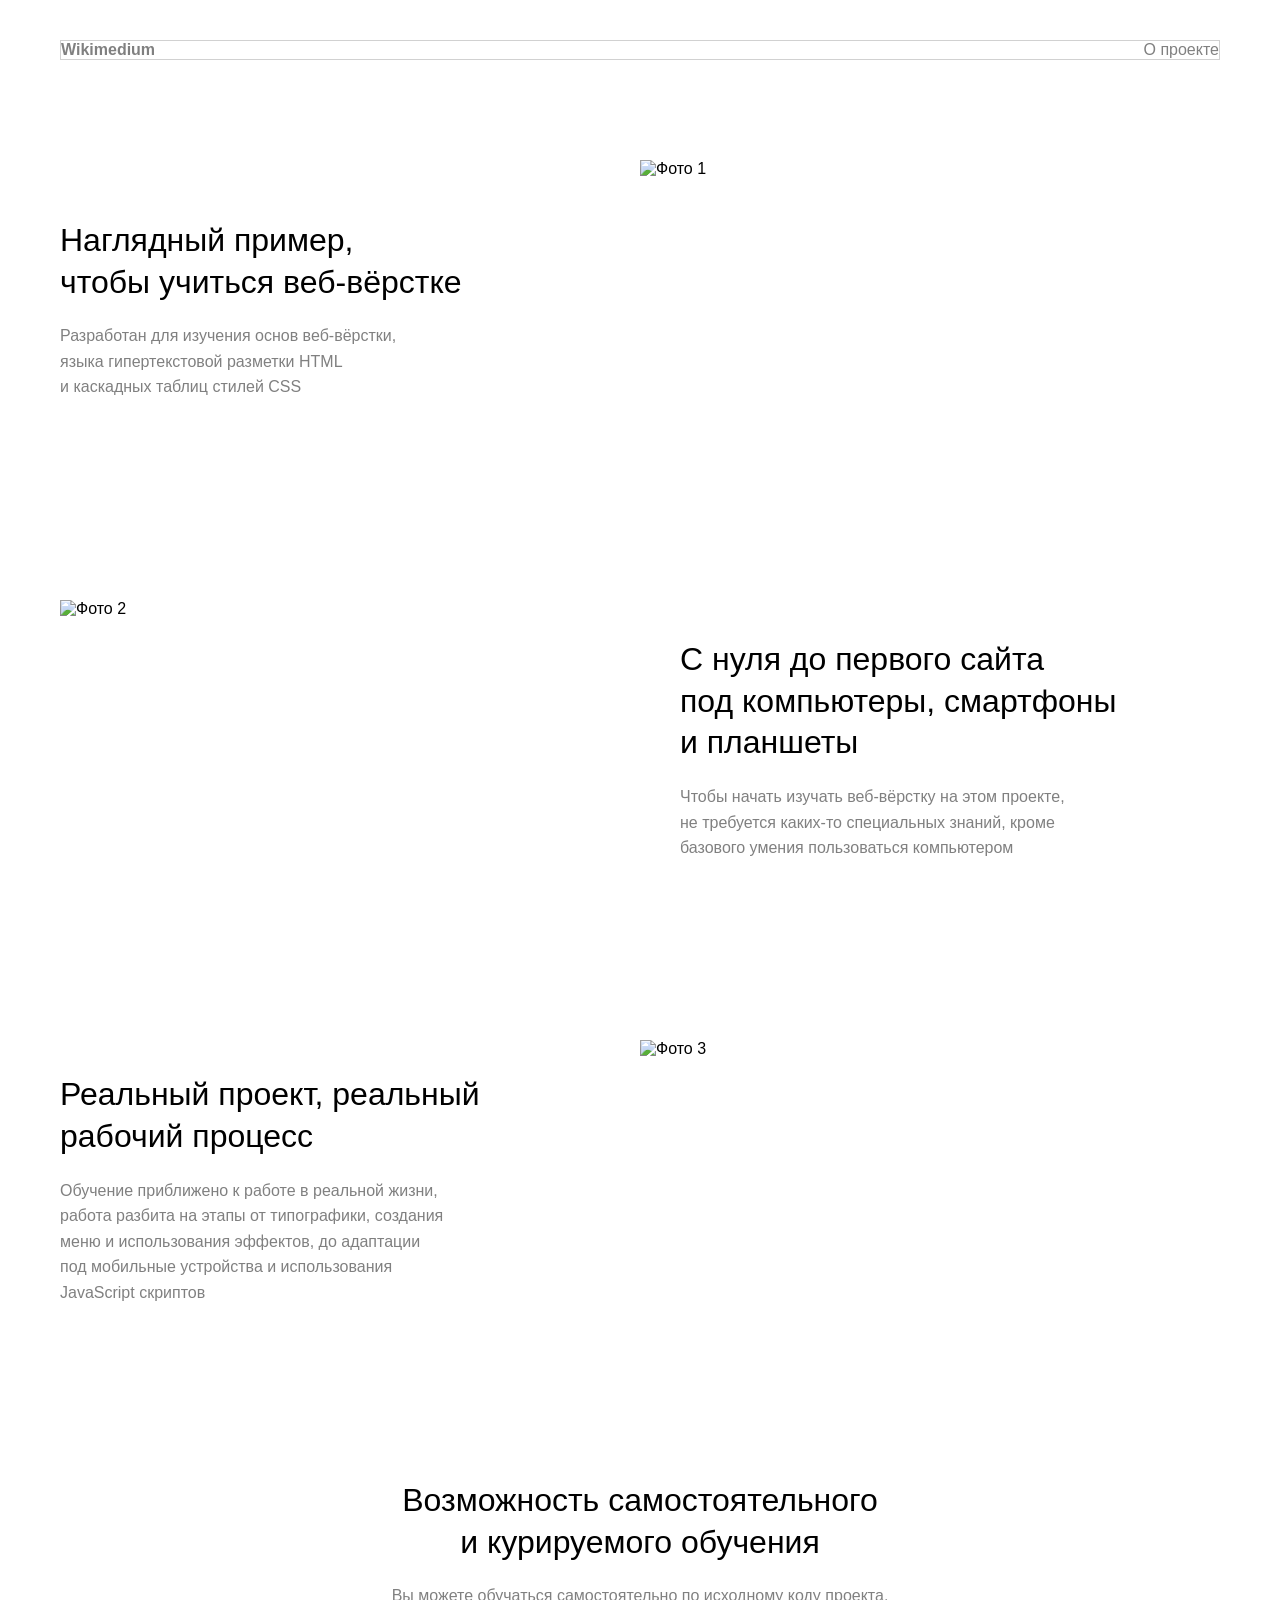
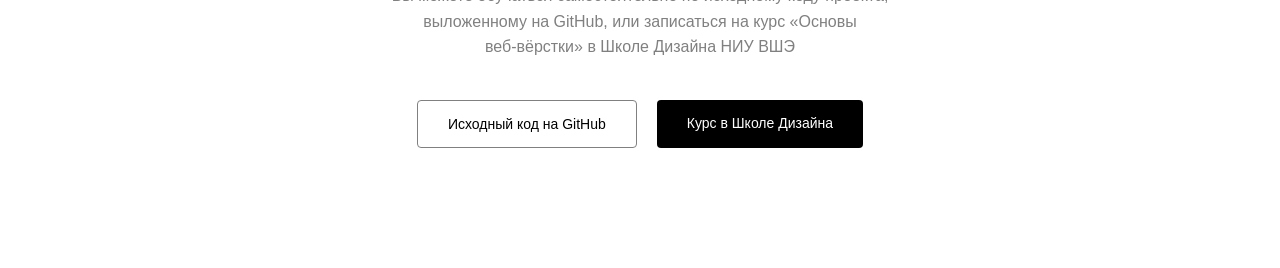
==== index.html @ 25ac3c68 "Rename index3.html to index.html" ====
<!doctype html>
<html lang="en">
  <head>
    <meta charset="UTF-8" />
    <meta name="viewport" content="width=device-width, initial-scale=1.0" />
    <link rel="stylesheet" href="style.css" />
    <title>site</title>
  </head>
  <body>


<div class="nav-bar">
      <a href="#" class="logo"></span> Wikimedium</a>
      <a href="#" class="nav-link">О проекте</a>
    </div>

<div class="row">
      <div class="hero">
        <h1>Наглядный пример,<br>чтобы учиться веб-вёрстке</h1>
        <h2>Разработан для изучения основ веб-вёрстки,<br>
            языка гипертекстовой разметки HTML<br>
            и каскадных таблиц стилей CSS</h2>
      </div>
      <img id="one" src="C:\Users\Admin\Pictures\html\about1.png" alt="Фото 1" />
    </div>

 <div class="row">
      <img src="C:\Users\Admin\Pictures\html\about2.png" alt="Фото 2" />
      <div class="hero">
        <h1>С нуля до первого сайта<br>
            под компьютеры, смартфоны<br>
            и планшеты</h1>
        <h2>Чтобы начать изучать веб-вёрстку на этом проекте,<br>
            не требуется каких-то специальных знаний, кроме<br>
            базового умения пользоваться компьютером</h2>
      </div>
    </div>


<div class="row">
      <div class="hero">
        <h1>Реальный проект, реальный<br>
            рабочий процесс</h1>
        <h2>Обучение приближено к работе в реальной жизни,<br>
            работа разбита на этапы от типографики, создания<br>
            меню и использования эффектов, до адаптации<br>под мобильные устройства и использования<br>
            JavaScript скриптов</h2>
      </div>
      <img id="one"src="C:\Users\Admin\Pictures\html\about3.png" alt="Фото 3" />
    </div>




 <footer class="footer">
      <div class="enemy">
        <h1>Возможность самостоятельного<br>
            и курируемого обучения</h1>
        <h2>Вы можете обучаться самостоятельно по исходному коду проекта,<br>
            выложенному на GitHub, или записаться на курс «Основы<br>веб-вёрстки» в Школе Дизайна НИУ ВШЭ</h2>
      </div>

      <div class="tags">
         <a href="#" class="tag1">Исходный код на GitHub</a>
         <a href="#" class="tag2">Курс в Школе Дизайна</a>
      </div>
    </footer>


</body>
</html>
---- style.css ----
* {
        margin: 0;
        padding: 0;
        box-sizing: border-box;
        font-family: Arial, Helvetica, sans-serif;
      }
      body {
        max-width: 1200px;
        margin: 0 auto;
        padding: 40px 20px;
        color: black;
      }
      .nav-bar {
        display: flex;
        justify-content: space-between;
        margin-bottom: 100px;
        border: 1px solid #d1d1d1;
      }
      .nav-bar a {
        text-decoration: none;
        color: grey;
      }
      .logo {
        color: black;
        font-weight: bold;
      }
      .row {
        display: flex;
        align-items: center;
        justify-content: space-between;
        gap: 40px;
        margin-bottom: 140px;
      }
      .hero { flex: 1; }
      .row img { 
        width: 50%; 
        background: white; 
        min-height: 300px;
        object-fit: cover;
        

      }
#one {
     object-position: 200px;
}
      h1 {
        font-size: 32px;
        font-weight: normal; 
        line-height: 1.3;
        margin-bottom: 20px;
      }
      h2 {
        font-size: 16px;
        font-weight: normal; 
        color: grey;
        line-height: 1.6;
      }
      .footer {
        text-align: center;
        margin-top: 50px;
        margin-bottom: 80px;
      }
      .tags {
        display: flex;
        justify-content: center;
        gap: 20px;
        margin-top: 40px;
      }
      .tags a {
        text-decoration: none;
        padding: 15px 30px;
        font-size: 14px;
        border-radius: 4px;
      }
      .tag1 {
        border: 1px solid gray;
        color: black;
      }
      .tag2 {
        background-color: black;
        color: white;
      }
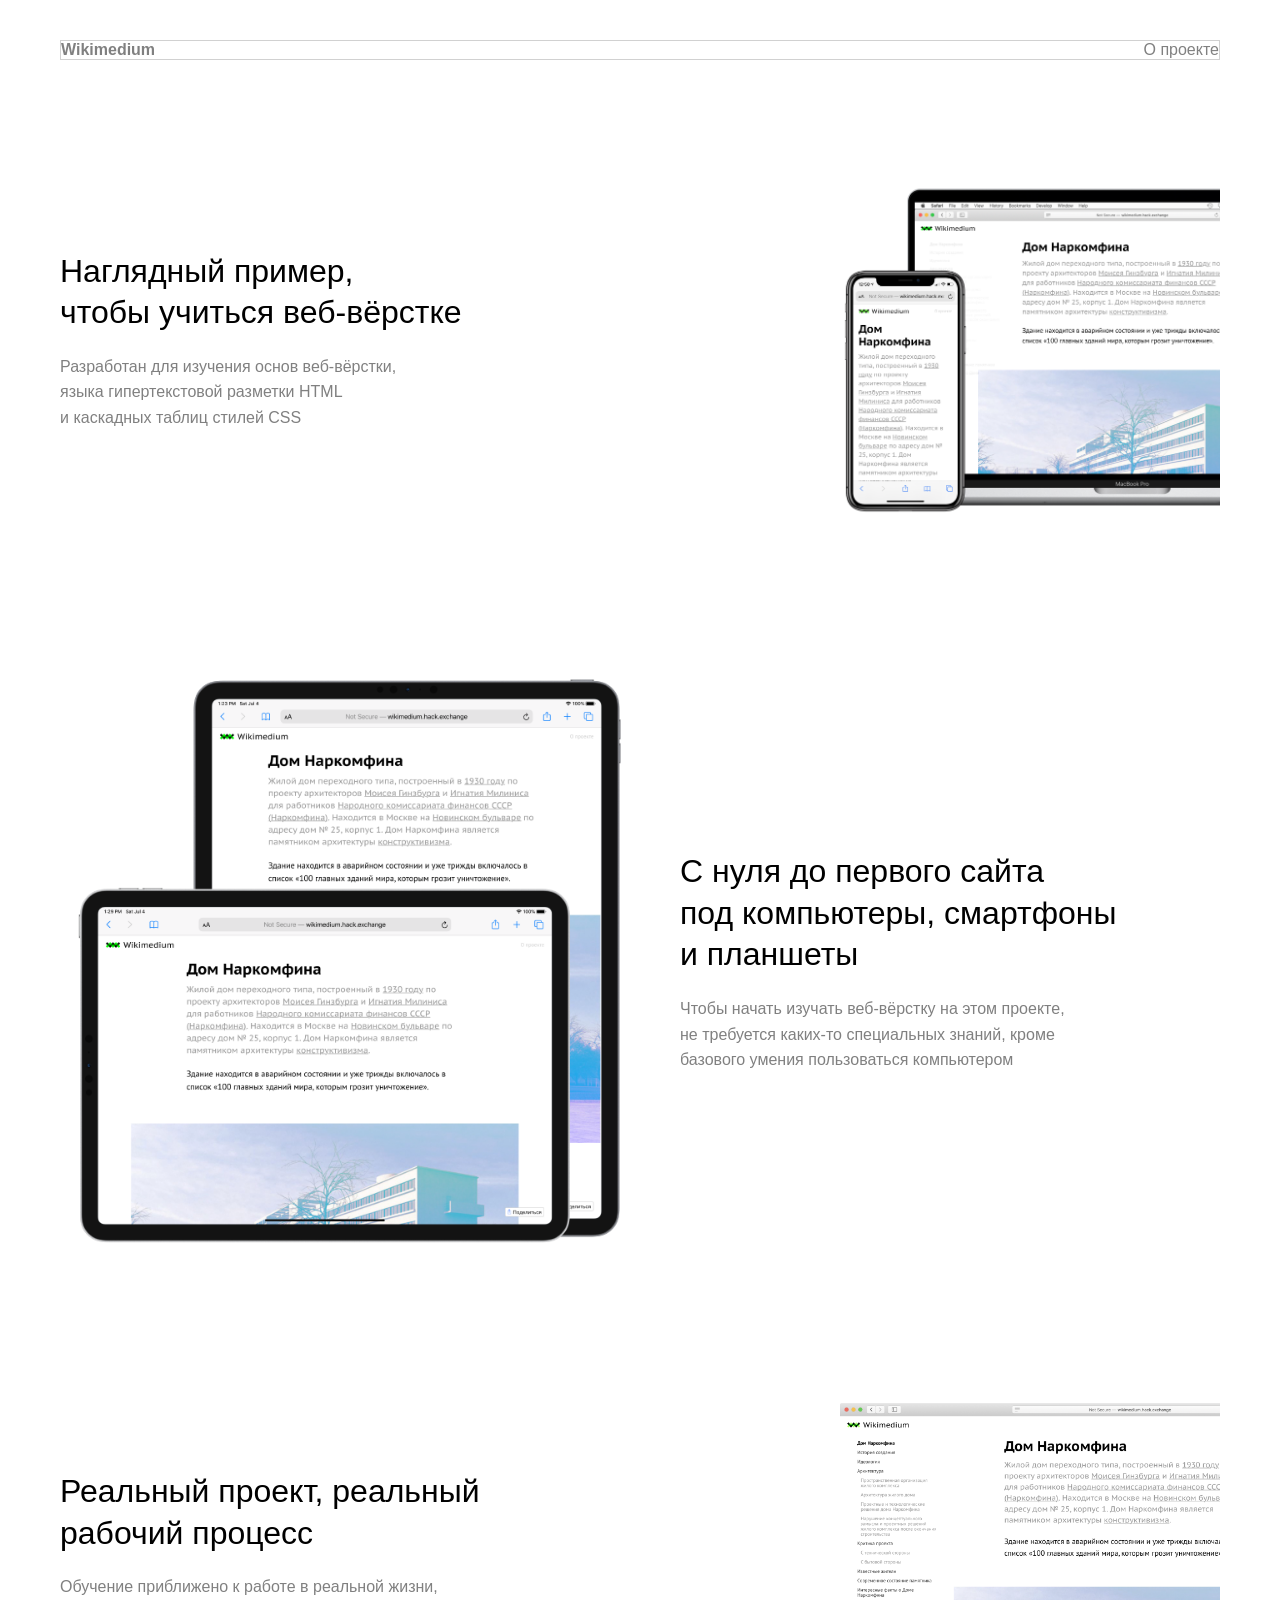
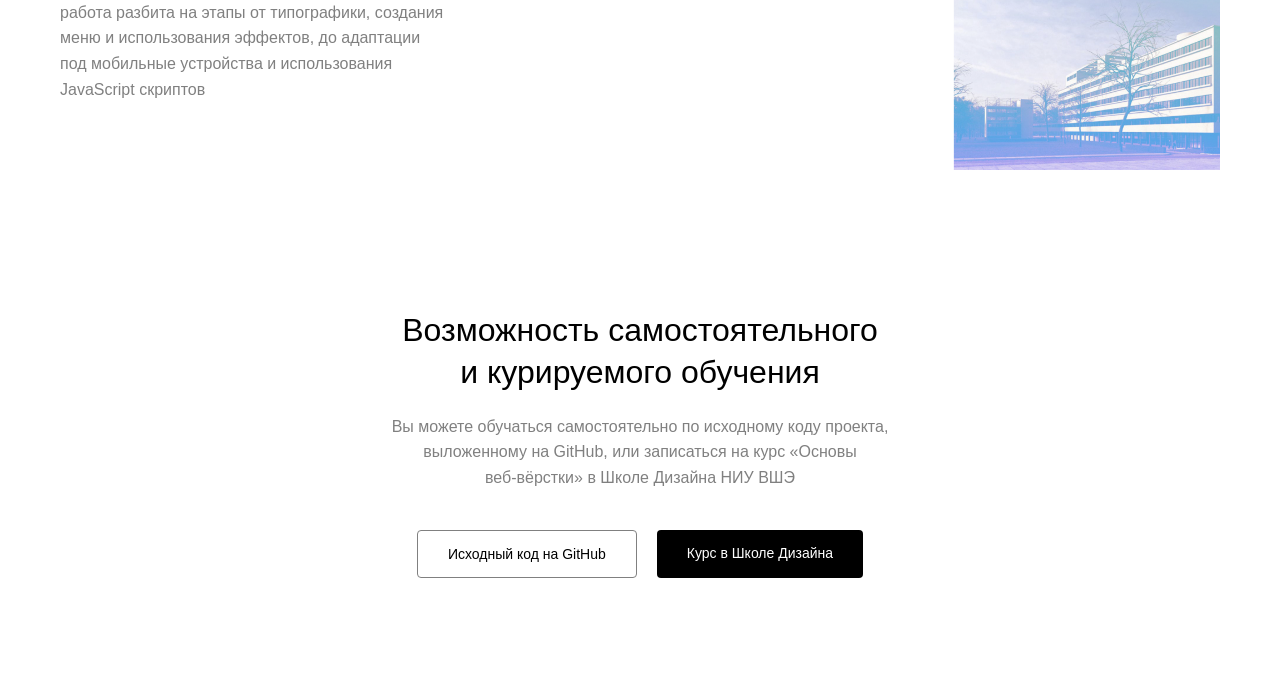
==== commit 23ac1237: "Change image paths to relative URLs Updated image source paths to relative URLs." ====
--- a/index.html
+++ b/index.html
@@ -21,11 +21,11 @@
             языка гипертекстовой разметки HTML<br>
             и каскадных таблиц стилей CSS</h2>
       </div>
-      <img id="one" src="C:\Users\Admin\Pictures\html\about1.png" alt="Фото 1" />
+      <img id="one" src="about1.png" alt="Фото 1" />
     </div>
 
  <div class="row">
-      <img src="C:\Users\Admin\Pictures\html\about2.png" alt="Фото 2" />
+      <img src="about2.png" alt="Фото 2" />
       <div class="hero">
         <h1>С нуля до первого сайта<br>
             под компьютеры, смартфоны<br>
@@ -46,7 +46,7 @@
             меню и использования эффектов, до адаптации<br>под мобильные устройства и использования<br>
             JavaScript скриптов</h2>
       </div>
-      <img id="one"src="C:\Users\Admin\Pictures\html\about3.png" alt="Фото 3" />
+      <img id="one"src="about3.png" alt="Фото 3" />
     </div>
 
 
